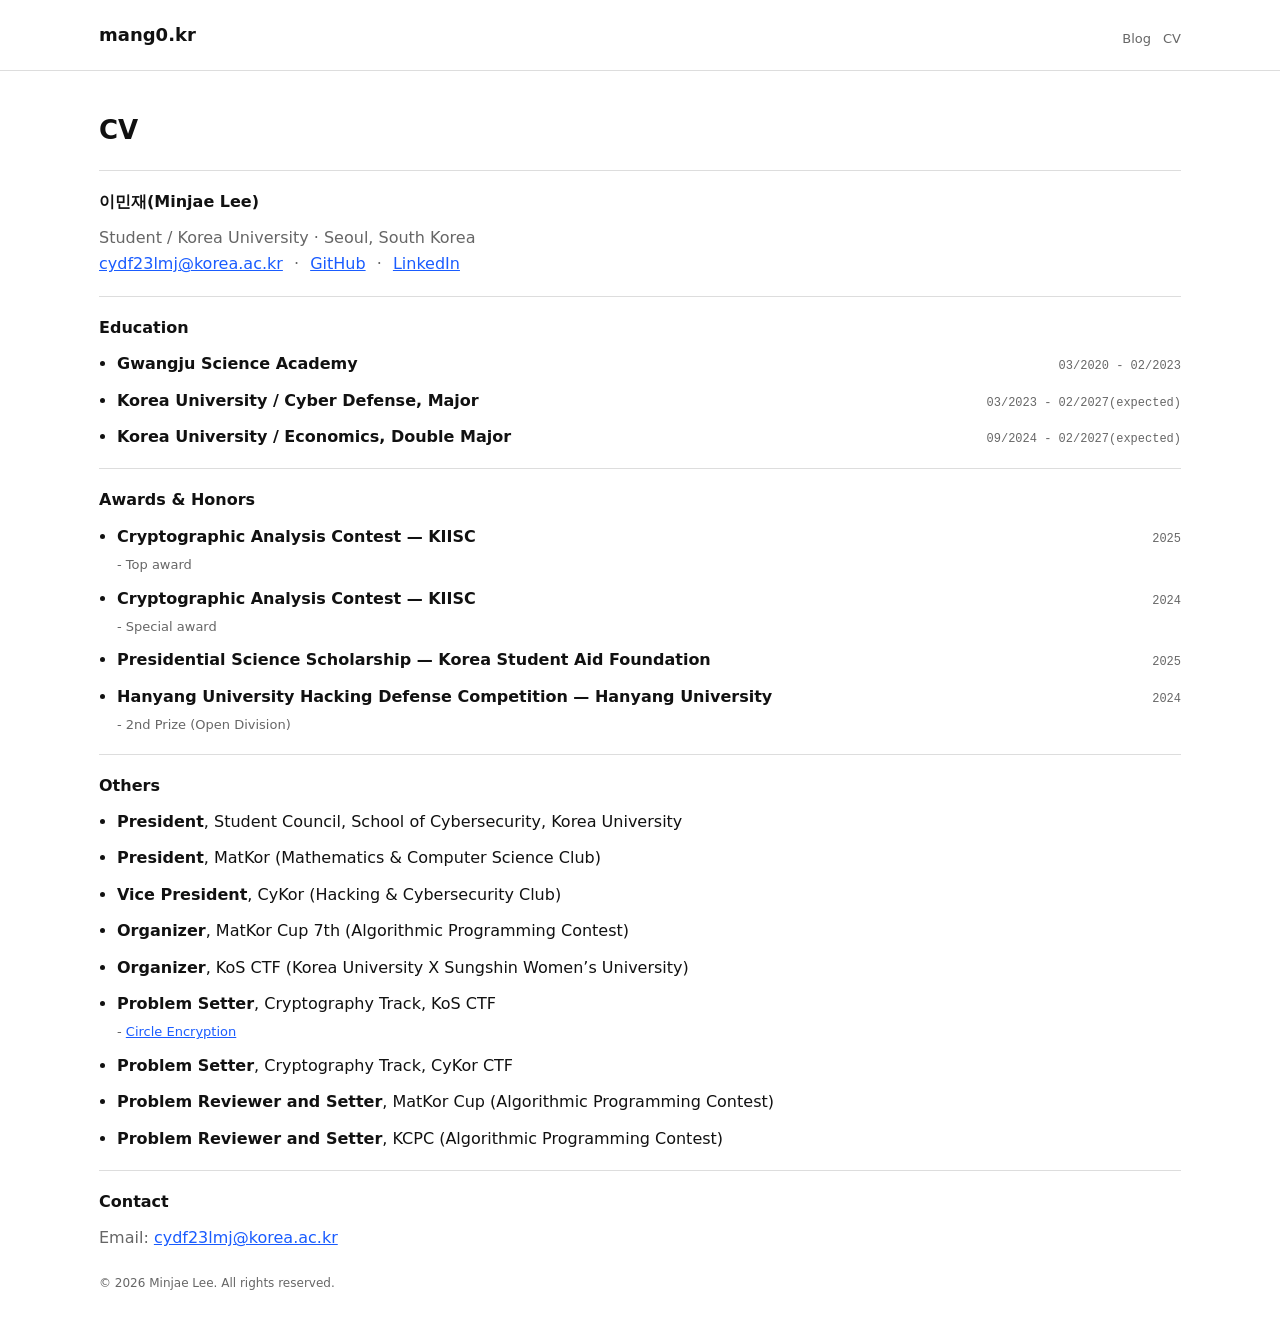
==== index.html @ 97f2d8ca "initial commit" ====
<!doctype html>
<html lang="ko">
<head>
  <meta charset="utf-8" />
  <meta name="viewport" content="width=device-width,initial-scale=1" />
  <title>CV | Minjae Lee</title>
  <meta name="description" content="Curriculum Vitae" />
  <link rel="stylesheet" href="/css/style.css" />
</head>

<body>
  <header class="site-header">
    <div class="container">
      <div class="top">
        <div class="title">
          <a class="name" href="/index.html">mang0.kr</a>
        </div>
        <nav class="nav" aria-label="Primary">
          <a href="/pages/list.html">Blog</a>
          <a href="/index.html">CV</a>
        </nav>
      </div>
    </div>
  </header>

  <main class="container">
    <h1 id="cv">CV</h1>
    <hr />

    <section aria-labelledby="intro">
      <h2 id="intro">이민재(Minjae Lee)</h2>
      <p class="muted">
        Student / Korea University · Seoul, South Korea<br />
        <a href="mailto:cydf23lmj@korea.ac.kr">cydf23lmj@korea.ac.kr</a>
        <span class="sep">·</span>
        <a href="https://github.com/leemj04">GitHub</a>
        <span class="sep">·</span>
        <a href="https://www.linkedin.com/in/%EB%AF%BC%EC%9E%AC-%EC%9D%B4-07a175302/">LinkedIn</a>
      </p>
    </section>

    <hr />

    <section aria-labelledby="education">
      <h2 id="education">Education</h2>
      <ul class="list">
        <li>
          <div class="row">
            <span class="what">Gwangju Science Academy</span>
            <span class="when">03/2020 - 02/2023</span>
          </div>
        </li>
        <li>
          <div class="row">
            <span class="what">Korea University / Cyber Defense, Major</span>
            <span class="when">03/2023 - 02/2027(expected)</span>
          </div>
        </li>
        <li>
          <div class="row">
            <span class="what">Korea University / Economics, Double Major</span>
            <span class="when">09/2024 - 02/2027(expected)</span>
          </div>
        </li>
      </ul>
    </section>

    <hr />

    <!-- <section aria-labelledby="work">
      <h2 id="work">Work Experience</h2>
      <ul class="list">
        <li>
          <div class="row">
            <span class="what">Intern — Team/Org</span>
            <span class="when">07/2025 – 08/2025</span>
          </div>
          <div class="detail muted">- 한 줄 요약 (예: privacy-preserving ML pipeline 개선)</div>
        </li>
        <li>
          <div class="row">
            <span class="what">Research Assistant — Lab/Org</span>
            <span class="when">07/2024 – 02/2025</span>
          </div>
          <div class="detail muted">- 한 줄 요약</div>
        </li>
      </ul>
    </section> 

    <hr /> -->

    <section aria-labelledby="awards">
      <h2 id="awards">Awards & Honors</h2>
      <ul class="list">
        <li>
          <div class="row">
            <span class="what">Cryptographic Analysis Contest — KIISC</span>
            <span class="when">2025</span>
          </div>
          <div class="detail muted">- Top award</div>
        </li>
        <li>
          <div class="row">
            <span class="what">Cryptographic Analysis Contest — KIISC</span>
            <span class="when">2024</span>
          </div>
          <div class="detail muted">- Special award</div>
        </li>
        <li>
          <div class="row">
            <span class="what">Presidential Science Scholarship — Korea Student Aid Foundation</span>
            <span class="when">2025</span>
          </div>
        </li>
        <li>
          <div class="row">
            <span class="what">Hanyang University Hacking Defense Competition — Hanyang University</span>
            <span class="when">2024</span>
          </div>
          <div class="detail muted">- 2nd Prize (Open Division)</div>
        </li>
      </ul>
    </section>

    <hr />

    <section aria-labelledby="others">
      <h2 id="others">Others</h2>
      <ul class="list">
        <li><b>President</b>, Student Council, School of Cybersecurity, Korea University</li>
        <li><b>President</b>, MatKor (Mathematics & Computer Science Club)</li>
        <li><b>Vice President</b>, CyKor (Hacking & Cybersecurity Club)</li>
        <li><b>Organizer</b>, MatKor Cup 7th (Algorithmic Programming Contest)</li>
        <li><b>Organizer</b>, KoS CTF (Korea University X Sungshin Women’s University)</li>
        <li>
          <b>Problem Setter</b>, Cryptography Track, KoS CTF
          <div class="detail muted">- <a href="https://dreamhack.io/wargame/challenges/2412">Circle Encryption</a></div>
        </li>
        <li><b>Problem Setter</b>, Cryptography Track, CyKor CTF</li>
        <li><b>Problem Reviewer and Setter</b>, MatKor Cup (Algorithmic Programming Contest)</li>
        <li><b>Problem Reviewer and Setter</b>, KCPC (Algorithmic Programming Contest)</li>
      </ul>
    </section>

    <hr />

    <!--<section aria-labelledby="languages">
      <h2 id="languages">Languages</h2>
      <ul class="list">
        <li>Korean — Native</li>
        <li>English — Intermediate</li>
      </ul>
    </section>

    <hr />

    <section id="publications" aria-labelledby="pub">
      <h2 id="pub">Publications</h2>
      <ul class="list">
        <li>
          <div class="row">
            <span class="what">Paper title</span>
            <span class="when">2025</span>
          </div>
          <div class="detail muted">- Authors, Venue, <a href="#">Link</a></div>
        </li>
      </ul>
    </section> 

    <hr /> -->

    <section id="contact" aria-labelledby="ct">
      <h2 id="ct">Contact</h2>
      <p class="muted">
        Email: <a href="mailto:cydf23lmj@korea.ac.kr">cydf23lmj@korea.ac.kr</a>
      </p>
    </section>

    <footer class="footer muted">
      © <span id="year"></span> Minjae Lee. All rights reserved.
    </footer>
  </main>

  <script>
    document.getElementById("year").textContent = String(new Date().getFullYear());
  </script>
</body>
</html>
---- css/style.css ----
:root{
  --bg: #ffffff;
  --text: #111111;
  --muted: #666666;
  --line: #dddddd;
  --link: #1a5cff;
  --maxw: 1100px;

  --sans: ui-sans-serif, system-ui, -apple-system, Segoe UI, Roboto, "Apple SD Gothic Neo", "Noto Sans KR", Arial, sans-serif;
  --mono: ui-monospace, SFMono-Regular, Menlo, Monaco, Consolas, "Liberation Mono", "Courier New", monospace;
}

*{ box-sizing: border-box; }

html, body{
  margin: 0;
  padding: 0;
  background: var(--bg);
  color: var(--text);
  font-family: var(--sans);
  line-height: 1.65;
}

html{
  overflow-y: scroll;
}

.container{
  max-width: var(--maxw);
  margin: 0 auto;
  padding: 20px 9px;
}

/* Header */
.site-header{
  border-bottom: 1px solid var(--line);
  position: sticky;
  top: 0;
  z-index: 10;
  background: var(--bg);
}

.top{
  display: flex;
  align-items: flex-end;
  justify-content: space-between;
  gap: 16px;
  flex-wrap: wrap;
}

.name{
  font-size: 18px;
  font-weight: 700;
  text-decoration: none;
  color: var(--text);
}

.subtitle{
  margin-top: 2px;
  font-size: 13px;
  color: var(--muted);
}

.nav{
  display: flex;
  gap: 12px;
  flex-wrap: wrap;
  font-size: 13px;
}

.nav a{
  color: var(--muted);
  text-decoration: none;
}

.nav a:hover{
  text-decoration: underline;
  text-underline-offset: 3px;
}

.nav a.active{
  color: var(--text);
  font-weight: 600;
}

.links{
  margin-top: 10px;
  font-size: 13px;
  color: var(--muted);
}

.links a{
  color: var(--muted);
  text-decoration: none;
}

.links a:hover{
  color: var(--text);
  text-decoration: underline;
  text-underline-offset: 3px;
}

.sep{ padding: 0 6px; }

/* Content */
h1{
  font-size: 26px;
  margin: 18px 0 8px;
}

h2{
  font-size: 16px;
  margin: 0 0 8px;
}

p{ margin: 10px 0; }

a{
  color: var(--link);
}

hr{
  border: 0;
  border-top: 1px solid var(--line);
  margin: 18px 0;
}

.muted{ color: var(--muted); }

.list{
  margin: 0;
  padding-left: 18px;
}

.list li{
  margin: 10px 0;
}

.row{
  display: flex;
  justify-content: space-between;
  gap: 14px;
  align-items: baseline;
}

.what{
  font-weight: 600;
}

.when{
  color: var(--muted);
  font-family: var(--mono);
  font-size: 12px;
  white-space: nowrap;
}

.detail{
  margin-top: 4px;
  font-size: 13px;
}

/* Footer */
.footer{
  margin: 22px 0 10px;
  font-size: 12px;
}

/* Responsive: date wraps nicely */
@media (max-width: 560px){
  .row{
    flex-direction: column;
    align-items: flex-start;
  }
  .when{
    white-space: normal;
  }
}

/* Print */
@media print{
  .site-header{ border-bottom: 0; }
  .nav{ display: none; }
  a{ color: var(--text); text-decoration: none; }
  hr{ border-top: 1px solid #bbb; }
}
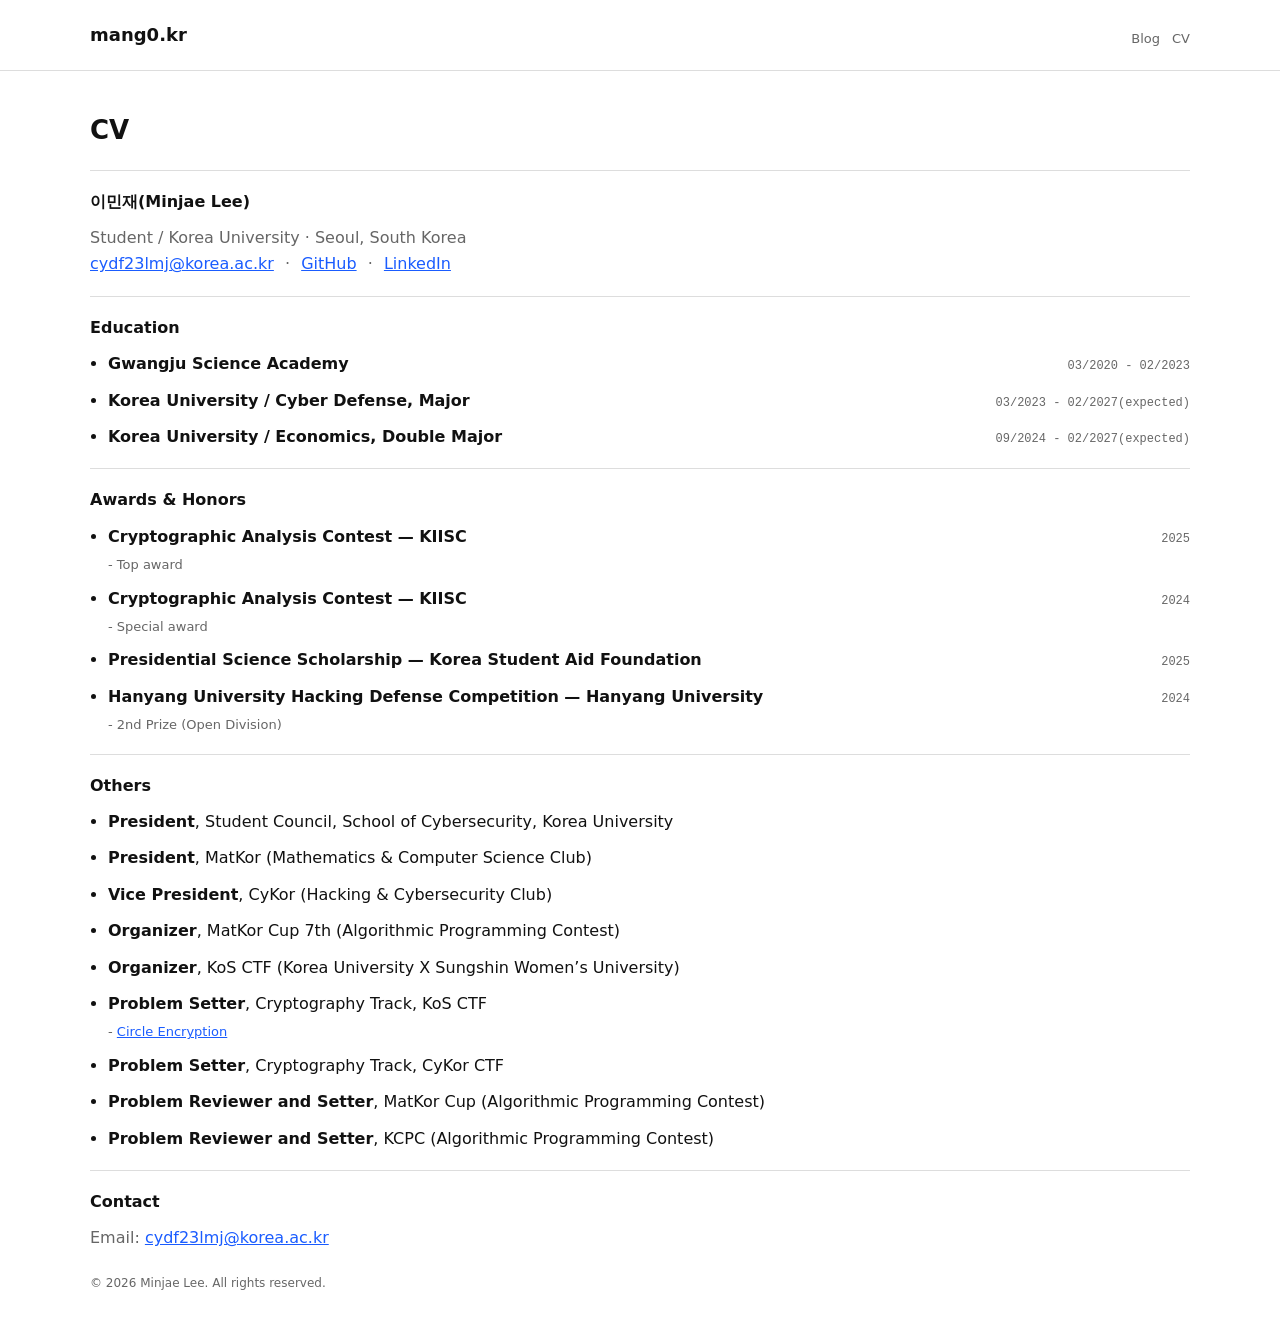
==== commit d06616a3: "add favicon" ====
--- a/index.html
+++ b/index.html
@@ -5,7 +5,8 @@
   <meta name="viewport" content="width=device-width,initial-scale=1" />
   <title>CV | Minjae Lee</title>
   <meta name="description" content="Curriculum Vitae" />
-  <link rel="stylesheet" href="/css/style.css" />
+  <link rel="stylesheet" href="css/style.css" />
+  <link rel="shortcut icon" type="image/x-icon" href="favicon.ico">
 </head>
 
 <body>
@@ -13,11 +14,11 @@
     <div class="container">
       <div class="top">
         <div class="title">
-          <a class="name" href="/index.html">mang0.kr</a>
+          <a class="name" href="index.html">mang0.kr</a>
         </div>
         <nav class="nav" aria-label="Primary">
-          <a href="/pages/list.html">Blog</a>
-          <a href="/index.html">CV</a>
+          <a href="pages/list.html">Blog</a>
+          <a href="index.html">CV</a>
         </nav>
       </div>
     </div>
--- a/css/style.css
+++ b/css/style.css
@@ -5,6 +5,7 @@
   --line: #dddddd;
   --link: #1a5cff;
   --maxw: 1100px;
+  --gutter-inline-min: 9px;
 
   --sans: ui-sans-serif, system-ui, -apple-system, Segoe UI, Roboto, "Apple SD Gothic Neo", "Noto Sans KR", Arial, sans-serif;
   --mono: ui-monospace, SFMono-Regular, Menlo, Monaco, Consolas, "Liberation Mono", "Courier New", monospace;
@@ -26,9 +27,11 @@
 }
 
 .container{
+  --gutter-inline: max(var(--gutter-inline-min), 5vw);
   max-width: var(--maxw);
+  width: min(var(--maxw), calc(100% - var(--gutter-inline) - var(--gutter-inline)));
   margin: 0 auto;
-  padding: 20px 9px;
+  padding: 20px 0;
 }
 
 /* Header */
